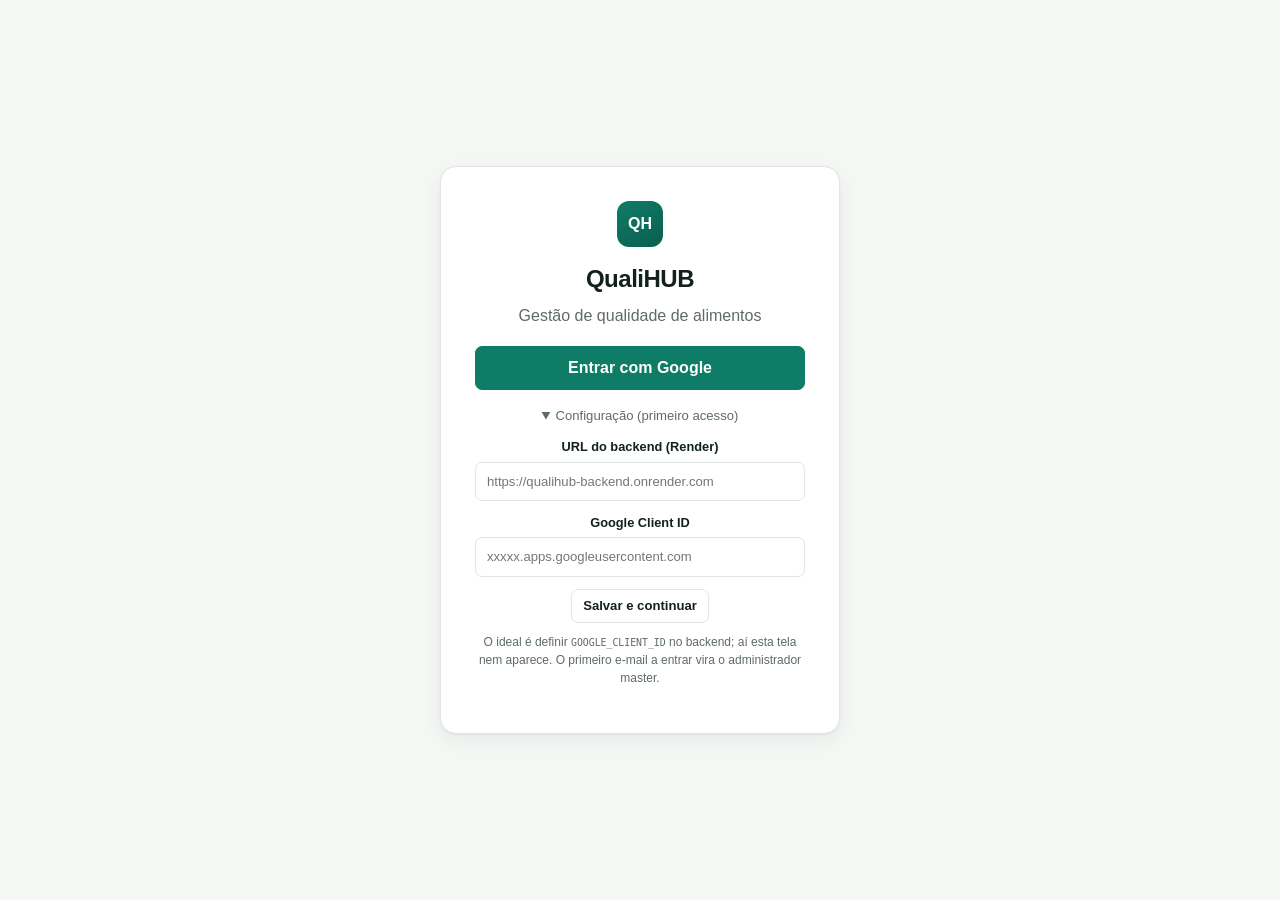
==== index.html @ 579ddc00 "v1" ====
<!DOCTYPE html>
<html lang="pt-BR">
<head>
  <meta charset="UTF-8">
  <meta name="viewport" content="width=device-width, initial-scale=1">
  <title>QualiHUB — Entrar</title>
  <link rel="stylesheet" href="styles.css">
</head>
<body>
  <div class="login-wrap">
    <div class="login-card">
      <div class="mark">QH</div>
      <h1>QualiHUB</h1>
      <p class="muted" style="margin:.4rem 0 0">Gestão de qualidade de alimentos</p>

      <button class="btn primary g-btn" id="btnGoogle">Entrar com Google</button>
      <p class="muted" id="msg" style="font-size:.82rem;margin-top:14px"></p>

      <details class="login-alt" id="alt">
        <summary>Configuração (primeiro acesso)</summary>
        <label class="field" style="margin-top:12px">
          <span>URL do backend (Render)</span>
          <input id="apiUrl" placeholder="https://qualihub-backend.onrender.com">
        </label>
        <label class="field">
          <span>Google Client ID</span>
          <input id="clientId" placeholder="xxxxx.apps.googleusercontent.com">
        </label>
        <button class="btn sm" id="btnSalvarCfg">Salvar e continuar</button>
        <p class="muted" style="font-size:.75rem;margin-top:10px">
          O ideal é definir <code>GOOGLE_CLIENT_ID</code> no backend; aí esta tela nem aparece.
          O primeiro e-mail a entrar vira o administrador master.
        </p>
      </details>
    </div>
  </div>

  <script src="config.js"></script>
  <script src="api-client.js"></script>
  <script>
    const msg = document.getElementById('msg');
    // Já logado? vai direto pro app.
    if (getCurrentUser()) location.href = 'app.html';

    // Se não houver Client ID disponível, abre o painel de configuração.
    (async () => {
      const cid = await fetchClientId();
      if (!cid) document.getElementById('alt').open = true;
      // Preenche campos com o que já estiver salvo.
      document.getElementById('apiUrl').value   = localStorage.getItem('quali_api_url') || (window.QUALI_API || '');
      document.getElementById('clientId').value = localStorage.getItem('quali_client_id') || '';
    })();

    document.getElementById('btnGoogle').onclick = async () => {
      msg.textContent = '';
      try { await startGoogleLogin(); }
      catch (e) { msg.textContent = e.message; document.getElementById('alt').open = true; }
    };

    document.getElementById('btnSalvarCfg').onclick = () => {
      const url = document.getElementById('apiUrl').value.trim().replace(/\/$/, '');
      const cid = document.getElementById('clientId').value.trim();
      if (url) localStorage.setItem('quali_api_url', url);
      if (cid) localStorage.setItem('quali_client_id', cid);
      msg.textContent = 'Configuração salva. Clique em “Entrar com Google”.';
    };
  </script>
</body>
</html>
---- styles.css ----
/* ── QualiHUB — sistema de design ─────────────────────────────────
   Identidade: "prancheta sanitária". Papel frio, tinta profunda,
   verde-teal de inspeção, e cores de STATUS à vista (em dia / vencendo /
   não conformidade), porque status é o que importa neste domínio. */

:root {
  --paper:      #F5F7F5;
  --surface:    #FFFFFF;
  --surface-2:  #EFF3F0;
  --ink:        #12211C;
  --muted:      #5E6B65;
  --line:       #E1E6E2;

  --primary:    #0E7C66;   /* teal-verde: inspeção/sanitário */
  --primary-ink:#0A5F4E;
  --primary-wash:#E4F1EC;

  /* status */
  --ok:      #2E9E6B;  --ok-wash:      #E5F3EC;
  --warn:    #C77A1A;  --warn-wash:    #F8EEDD;
  --danger:  #C4442E;  --danger-wash:  #F7E4E0;
  --neutral: #6B7A73;  --neutral-wash: #ECEFED;

  --radius: 10px;
  --radius-sm: 7px;
  --shadow: 0 1px 2px rgba(18,33,28,.05), 0 6px 20px rgba(18,33,28,.06);
  --font: -apple-system, BlinkMacSystemFont, "Segoe UI", Roboto, "Helvetica Neue", Arial, sans-serif;
  --mono: ui-monospace, "SF Mono", "JetBrains Mono", Menlo, Consolas, monospace;
}

* { box-sizing: border-box; }
html, body { margin: 0; }
body {
  font-family: var(--font);
  background: var(--paper);
  color: var(--ink);
  line-height: 1.5;
  -webkit-font-smoothing: antialiased;
}

/* ── Tipografia ── */
h1, h2, h3 { margin: 0; letter-spacing: -0.02em; font-weight: 700; }
h1 { font-size: 1.5rem; }
h2 { font-size: 1.15rem; }
h3 { font-size: .95rem; }
.eyebrow { font-size: .7rem; text-transform: uppercase; letter-spacing: .12em; color: var(--muted); font-weight: 600; }
.muted { color: var(--muted); }
code, .mono { font-family: var(--mono); font-size: .82em; }

/* ── App shell ── */
.appbar {
  position: sticky; top: 0; z-index: 20;
  display: flex; align-items: center; gap: 16px;
  padding: 10px 20px; background: var(--surface);
  border-bottom: 1px solid var(--line);
}
.brand { display: flex; align-items: center; gap: 10px; font-weight: 800; letter-spacing: -.02em; }
.brand .mark {
  width: 28px; height: 28px; border-radius: 8px; flex: none;
  background: linear-gradient(150deg, var(--primary), var(--primary-ink));
  display: grid; place-items: center; color: #fff; font-weight: 800; font-size: .9rem;
}
.appbar .spacer { flex: 1; }
.appbar .who { display: flex; align-items: center; gap: 8px; font-size: .85rem; }
.appbar .who img { width: 26px; height: 26px; border-radius: 50%; }

/* seletor de contrato */
.contrato-select {
  display: flex; align-items: center; gap: 8px;
  background: var(--surface-2); border: 1px solid var(--line);
  border-radius: var(--radius-sm); padding: 4px 8px 4px 10px;
}
.contrato-select label { font-size: .7rem; color: var(--muted); text-transform: uppercase; letter-spacing: .08em; }
.contrato-select select { border: 0; background: transparent; font: inherit; font-weight: 600; color: var(--ink); padding: 2px; max-width: 220px; }
.contrato-select select:focus { outline: none; }

/* navegação */
.nav { display: flex; gap: 2px; padding: 0 20px; background: var(--surface); border-bottom: 1px solid var(--line); }
.nav button {
  border: 0; background: transparent; padding: 12px 14px; font: inherit; font-weight: 600;
  color: var(--muted); cursor: pointer; border-bottom: 2px solid transparent; margin-bottom: -1px;
}
.nav button:hover { color: var(--ink); }
.nav button[aria-current="true"] { color: var(--primary-ink); border-bottom-color: var(--primary); }

.wrap { max-width: 1000px; margin: 0 auto; padding: 22px 20px 60px; }
.view-head { display: flex; align-items: flex-end; justify-content: space-between; gap: 16px; margin-bottom: 18px; }
.subtabs { display: inline-flex; background: var(--surface-2); border: 1px solid var(--line); border-radius: 999px; padding: 3px; }
.subtabs button { border: 0; background: transparent; font: inherit; font-weight: 600; color: var(--muted); padding: 6px 14px; border-radius: 999px; cursor: pointer; }
.subtabs button[aria-current="true"] { background: var(--surface); color: var(--ink); box-shadow: var(--shadow); }

/* ── Cards com "espinha de status" (elemento-assinatura) ── */
.card {
  position: relative; background: var(--surface); border: 1px solid var(--line);
  border-radius: var(--radius); padding: 16px 18px 16px 20px; box-shadow: var(--shadow);
}
.card + .card { margin-top: 12px; }
.card.spine::before {
  content: ""; position: absolute; left: 0; top: 0; bottom: 0; width: 5px;
  border-radius: var(--radius) 0 0 var(--radius); background: var(--neutral);
}
.card.spine.s-ok::before      { background: var(--ok); }
.card.spine.s-vencendo::before{ background: var(--warn); }
.card.spine.s-vencida::before,
.card.spine.s-atraso::before  { background: var(--danger); }
.card.spine.s-aberta::before  { background: var(--primary); }

.grid { display: grid; gap: 12px; }
@media (min-width: 720px) { .grid.cols-3 { grid-template-columns: repeat(3, 1fr); } .grid.cols-2 { grid-template-columns: repeat(2, 1fr); } }

/* KPI */
.kpi { background: var(--surface); border: 1px solid var(--line); border-radius: var(--radius); padding: 16px 18px; box-shadow: var(--shadow); }
.kpi .n { font-size: 2rem; font-weight: 800; letter-spacing: -.03em; line-height: 1.1; }
.kpi .n.warn { color: var(--warn); } .kpi .n.danger { color: var(--danger); } .kpi .n.ok { color: var(--ok); }
.kpi .lbl { font-size: .78rem; color: var(--muted); margin-top: 2px; }

/* chips / badges */
.chip { display: inline-flex; align-items: center; gap: 6px; font-size: .72rem; font-weight: 700;
  padding: 3px 9px; border-radius: 999px; border: 1px solid transparent; }
.chip.ok      { background: var(--ok-wash); color: #1c6e49; }
.chip.vencendo{ background: var(--warn-wash); color: #915213; }
.chip.vencida, .chip.atraso { background: var(--danger-wash); color: #963020; }
.chip.aberta  { background: var(--primary-wash); color: var(--primary-ink); }
.chip.neutral { background: var(--neutral-wash); color: var(--neutral); }
.chip.sim     { background: #EAE7FA; color: #4a3ba3; }
.grav { font-size: .7rem; font-weight: 800; text-transform: uppercase; letter-spacing: .06em; }
.grav.baixa { color: var(--neutral); } .grav.média, .grav.media { color: #2f7fb5; }
.grav.alta { color: var(--warn); } .grav.crítica, .grav.critica { color: var(--danger); }

/* ── Forms ── */
label.field { display: block; margin-bottom: 12px; }
label.field > span { display: block; font-size: .8rem; font-weight: 600; margin-bottom: 5px; color: var(--ink); }
input, select, textarea {
  width: 100%; font: inherit; color: var(--ink); background: var(--surface);
  border: 1px solid var(--line); border-radius: var(--radius-sm); padding: 9px 11px;
}
input:focus, select:focus, textarea:focus { outline: none; border-color: var(--primary); box-shadow: 0 0 0 3px var(--primary-wash); }
textarea { min-height: 84px; resize: vertical; }
.row { display: flex; gap: 12px; flex-wrap: wrap; }
.row > * { flex: 1 1 180px; }

/* ── Botões ── */
.btn { display: inline-flex; align-items: center; gap: 7px; font: inherit; font-weight: 700;
  padding: 9px 15px; border-radius: var(--radius-sm); border: 1px solid var(--line);
  background: var(--surface); color: var(--ink); cursor: pointer; }
.btn:hover { background: var(--surface-2); }
.btn.primary { background: var(--primary); border-color: var(--primary); color: #fff; }
.btn.primary:hover { background: var(--primary-ink); }
.btn.ghost { background: transparent; border-color: transparent; color: var(--primary-ink); }
.btn.danger { color: var(--danger); border-color: var(--danger-wash); background: var(--danger-wash); }
.btn:disabled { opacity: .5; cursor: not-allowed; }
.btn.sm { padding: 6px 11px; font-size: .82rem; }
:focus-visible { outline: 2px solid var(--primary); outline-offset: 2px; }

/* ── Empty / toast ── */
.empty { text-align: center; color: var(--muted); padding: 40px 20px; border: 1px dashed var(--line); border-radius: var(--radius); background: var(--surface); }
.empty strong { color: var(--ink); display: block; margin-bottom: 4px; }
.toast { position: fixed; left: 50%; bottom: 24px; transform: translateX(-50%); z-index: 50;
  background: var(--ink); color: #fff; padding: 11px 18px; border-radius: 999px; font-weight: 600;
  box-shadow: var(--shadow); opacity: 0; transition: opacity .2s, transform .2s; pointer-events: none; }
.toast.show { opacity: 1; transform: translateX(-50%) translateY(-4px); }
.toast.err { background: var(--danger); }

/* ── Modal ── */
.modal-bg { position: fixed; inset: 0; background: rgba(18,33,28,.4); display: none; place-items: center; z-index: 40; padding: 16px; }
.modal-bg.show { display: grid; }
.modal { background: var(--surface); border-radius: var(--radius); box-shadow: var(--shadow); width: 100%; max-width: 520px; max-height: 90vh; overflow: auto; padding: 22px; }
.modal h2 { margin-bottom: 4px; }
.modal .actions { display: flex; justify-content: flex-end; gap: 10px; margin-top: 18px; }

/* fotos */
.fotos { display: flex; gap: 8px; flex-wrap: wrap; margin-top: 8px; }
.fotos img { width: 64px; height: 64px; object-fit: cover; border-radius: var(--radius-sm); border: 1px solid var(--line); }

/* login */
.login-wrap { min-height: 100vh; display: grid; place-items: center; padding: 20px; }
.login-card { background: var(--surface); border: 1px solid var(--line); border-radius: 16px; box-shadow: var(--shadow); padding: 34px; width: 100%; max-width: 400px; text-align: center; }
.login-card .mark { width: 46px; height: 46px; border-radius: 12px; margin: 0 auto 14px; background: linear-gradient(150deg, var(--primary), var(--primary-ink)); display: grid; place-items: center; color: #fff; font-weight: 800; }
.g-btn { width: 100%; justify-content: center; margin-top: 18px; }
.login-alt { margin-top: 16px; font-size: .82rem; }
.login-alt summary { cursor: pointer; color: var(--muted); }
.login-alt .row { margin-top: 10px; }

@media (prefers-reduced-motion: reduce) { * { transition: none !important; } }
@media (max-width: 640px) {
  .appbar { flex-wrap: wrap; gap: 10px; }
  .contrato-select select { max-width: 150px; }
  .view-head { flex-direction: column; align-items: stretch; }
}
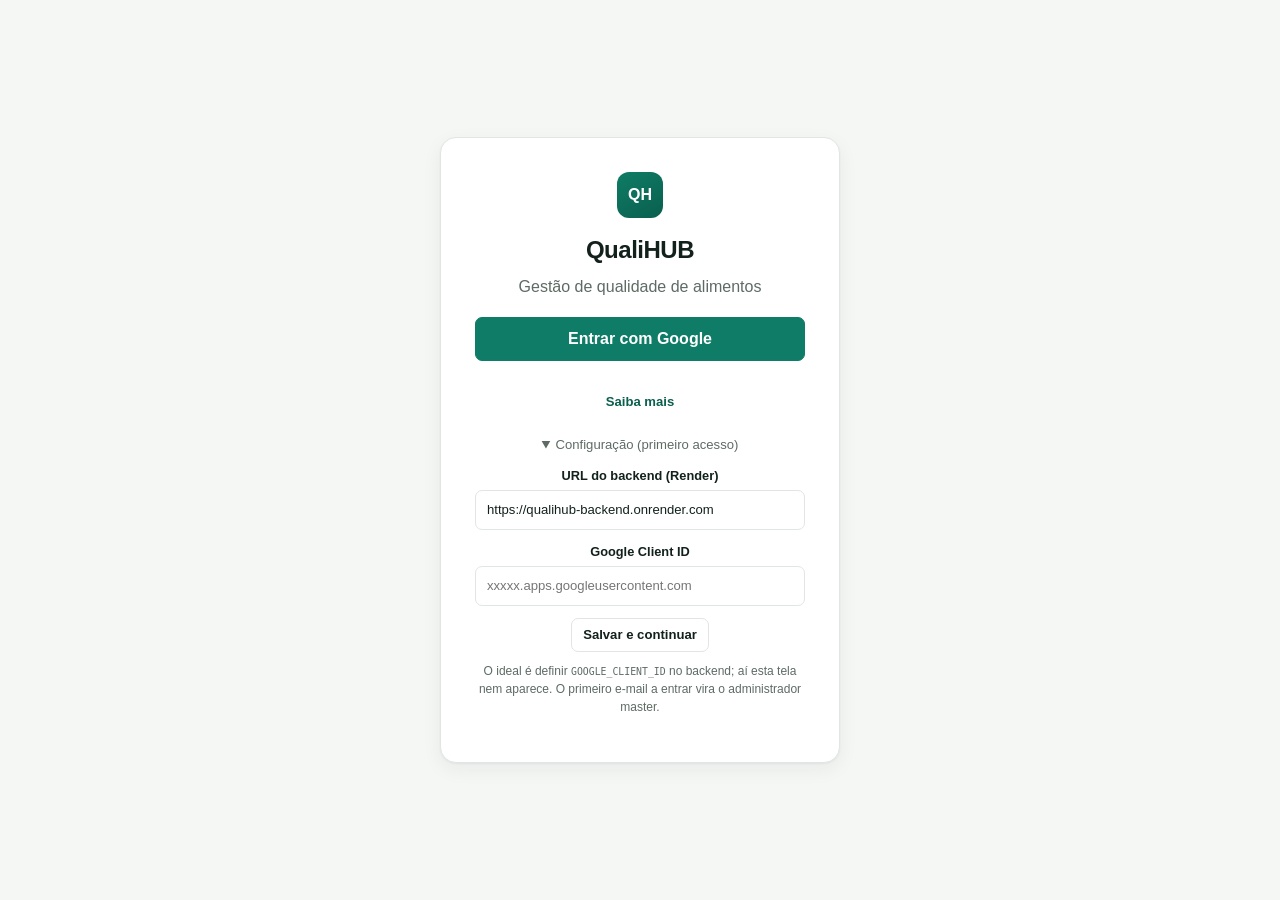
==== commit c97bd3a4: "v2" ====
--- a/index.html
+++ b/index.html
@@ -5,8 +5,18 @@
   <meta name="viewport" content="width=device-width, initial-scale=1">
   <title>QualiHUB — Entrar</title>
   <link rel="stylesheet" href="styles.css">
+  <style>
+    /* Área invisível no canto superior esquerdo: 2 toques revelam a
+       configuração (primeiro acesso). Fica fora do caminho de todo mundo. */
+    #hotspot { position: fixed; top: 0; left: 0; width: 56px; height: 56px; z-index: 30; cursor: default; }
+    #cfg { display: none; }
+    #cfg.show { display: block; }
+    .saiba { margin-top: 10px; }
+  </style>
 </head>
 <body>
+  <div id="hotspot" title=""></div>
+
   <div class="login-wrap">
     <div class="login-card">
       <div class="mark">QH</div>
@@ -16,22 +26,57 @@
       <button class="btn primary g-btn" id="btnGoogle">Entrar com Google</button>
       <p class="muted" id="msg" style="font-size:.82rem;margin-top:14px"></p>
 
-      <details class="login-alt" id="alt">
-        <summary>Configuração (primeiro acesso)</summary>
-        <label class="field" style="margin-top:12px">
-          <span>URL do backend (Render)</span>
-          <input id="apiUrl" placeholder="https://qualihub-backend.onrender.com">
-        </label>
-        <label class="field">
-          <span>Google Client ID</span>
-          <input id="clientId" placeholder="xxxxx.apps.googleusercontent.com">
-        </label>
-        <button class="btn sm" id="btnSalvarCfg">Salvar e continuar</button>
-        <p class="muted" style="font-size:.75rem;margin-top:10px">
-          O ideal é definir <code>GOOGLE_CLIENT_ID</code> no backend; aí esta tela nem aparece.
-          O primeiro e-mail a entrar vira o administrador master.
-        </p>
-      </details>
+      <button class="btn ghost sm saiba" id="btnSaiba">Saiba mais</button>
+
+      <!-- Escondido por padrao. Revelado por 2 toques no canto sup. esquerdo,
+           ou automaticamente se o backend ainda nao tiver Client ID. -->
+      <div id="cfg">
+        <details class="login-alt" id="alt" open>
+          <summary>Configuração (primeiro acesso)</summary>
+          <label class="field" style="margin-top:12px">
+            <span>URL do backend (Render)</span>
+            <input id="apiUrl" placeholder="https://qualihub-backend.onrender.com">
+          </label>
+          <label class="field">
+            <span>Google Client ID</span>
+            <input id="clientId" placeholder="xxxxx.apps.googleusercontent.com">
+          </label>
+          <button class="btn sm" id="btnSalvarCfg">Salvar e continuar</button>
+          <p class="muted" style="font-size:.75rem;margin-top:10px">
+            O ideal é definir <code>GOOGLE_CLIENT_ID</code> no backend; aí esta tela nem aparece.
+            O primeiro e-mail a entrar vira o administrador master.
+          </p>
+        </details>
+      </div>
+    </div>
+  </div>
+
+  <!-- Saiba mais -->
+  <div class="modal-bg" id="modalBg">
+    <div class="modal">
+      <div class="eyebrow">Sobre o sistema</div>
+      <h2>QualiHUB</h2>
+      <p style="margin:.5rem 0 0">O QualiHUB é um sistema de gestão de qualidade de alimentos. Ele reúne, por
+        contrato, os documentos sanitários, o acompanhamento de não conformidades e os controles de
+        autocontrole (P.A.C.), com indicadores de desempenho.</p>
+
+      <h3 style="margin-top:16px">O que você encontra aqui</h3>
+      <ul style="margin:.4rem 0 0;padding-left:1.1rem;font-size:.9rem;line-height:1.7">
+        <li><strong>Meus Contratos</strong> — documentos sanitários e saúde ocupacional de cada contrato.</li>
+        <li><strong>Ocorrências</strong> — registro e tratamento das não conformidades, com prazo e responsável.</li>
+        <li><strong>P.A.C.</strong> — planilhas de autocontrole por produto e por ambiente.</li>
+        <li><strong>Dashboard</strong> — indicadores de desempenho, como o prazo de atendimento.</li>
+      </ul>
+
+      <h3 style="margin-top:16px">Acesso</h3>
+      <p style="margin:.4rem 0 0;font-size:.9rem">Você entra com sua conta Google. O acesso é restrito: só e-mails
+        autorizados pelo administrador do contrato conseguem entrar, e cada pessoa vê apenas os contratos aos
+        quais foi vinculada.</p>
+
+      <p class="muted" style="font-size:.78rem;margin-top:16px">Sistema privado, de uso restrito aos clientes e
+        equipes autorizadas. Em caso de dúvida sobre seu acesso, fale com o administrador do seu contrato.</p>
+
+      <div class="actions"><button class="btn primary" id="btnFechaSaiba">Entendi</button></div>
     </div>
   </div>
 
@@ -39,22 +84,38 @@
   <script src="api-client.js"></script>
   <script>
     const msg = document.getElementById('msg');
-    // Já logado? vai direto pro app.
+    const cfg = document.getElementById('cfg');
+    // Ja logado? vai direto pro app.
     if (getCurrentUser()) location.href = 'app.html';
 
-    // Se não houver Client ID disponível, abre o painel de configuração.
+    function revelarCfg() {
+      cfg.classList.add('show');
+      document.getElementById('alt').open = true;
+      document.getElementById('apiUrl').value   = localStorage.getItem('quali_api_url') || (window.QUALI_API || '');
+      document.getElementById('clientId').value = localStorage.getItem('quali_client_id') || '';
+    }
+
+    // Se nao houver Client ID disponivel (deploy ainda nao configurado),
+    // revela sozinho pra nao travar o primeiro acesso.
     (async () => {
       const cid = await fetchClientId();
-      if (!cid) document.getElementById('alt').open = true;
-      // Preenche campos com o que já estiver salvo.
-      document.getElementById('apiUrl').value   = localStorage.getItem('quali_api_url') || (window.QUALI_API || '');
-      document.getElementById('clientId').value = localStorage.getItem('quali_client_id') || '';
+      if (!cid) revelarCfg();
     })();
+
+    // 2 toques / duplo clique no canto superior esquerdo -> revela a config.
+    document.getElementById('hotspot').addEventListener('dblclick', revelarCfg);
+
+    // "Saiba mais"
+    document.getElementById('btnSaiba').onclick   = () => document.getElementById('modalBg').classList.add('show');
+    document.getElementById('btnFechaSaiba').onclick = () => document.getElementById('modalBg').classList.remove('show');
+    document.getElementById('modalBg').addEventListener('click', e => {
+      if (e.target === document.getElementById('modalBg')) e.currentTarget.classList.remove('show');
+    });
 
     document.getElementById('btnGoogle').onclick = async () => {
       msg.textContent = '';
       try { await startGoogleLogin(); }
-      catch (e) { msg.textContent = e.message; document.getElementById('alt').open = true; }
+      catch (e) { msg.textContent = e.message; revelarCfg(); }
     };
 
     document.getElementById('btnSalvarCfg').onclick = () => {
@@ -62,7 +123,7 @@
       const cid = document.getElementById('clientId').value.trim();
       if (url) localStorage.setItem('quali_api_url', url);
       if (cid) localStorage.setItem('quali_client_id', cid);
-      msg.textContent = 'Configuração salva. Clique em “Entrar com Google”.';
+      msg.textContent = 'Configuração salva. Clique em "Entrar com Google".';
     };
   </script>
 </body>
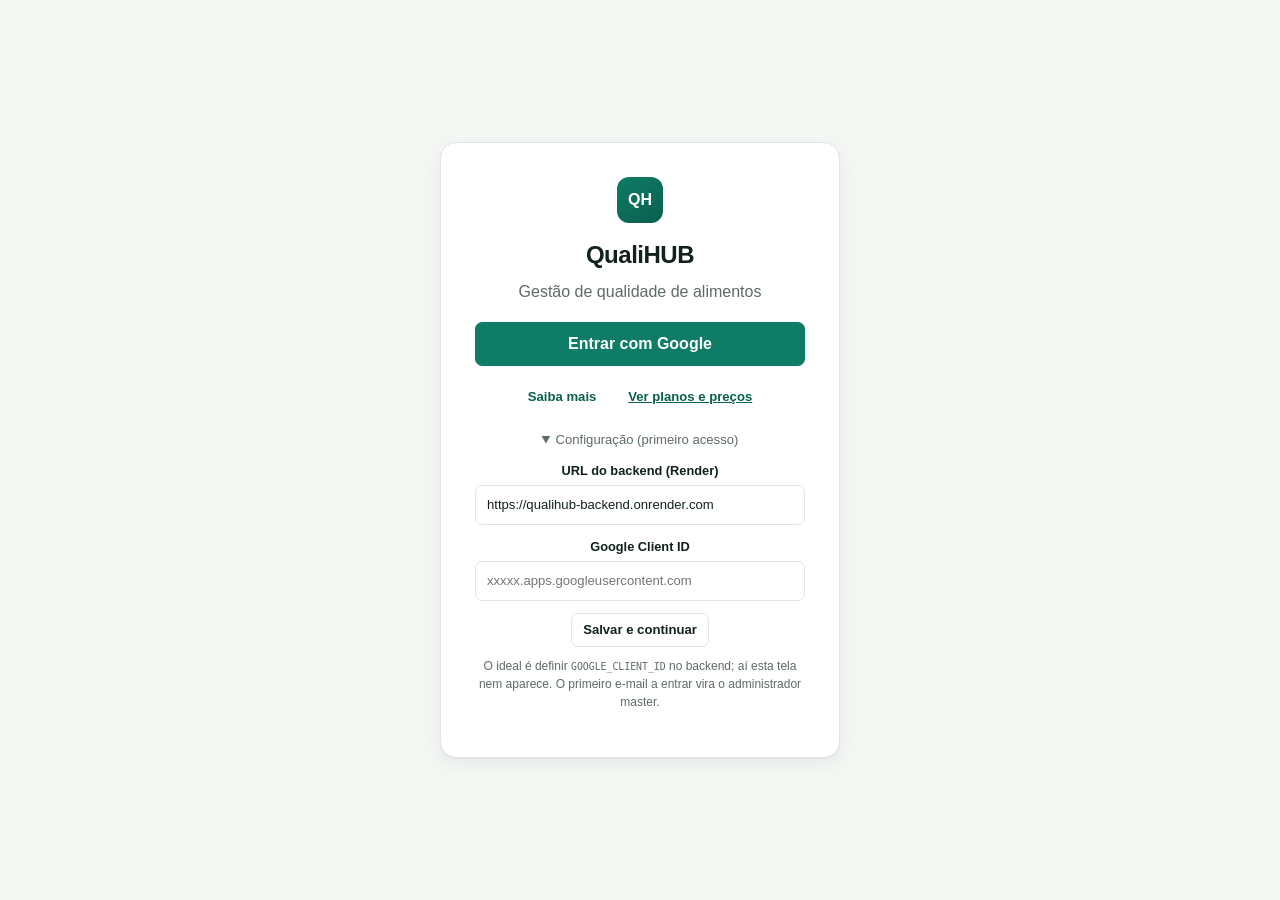
==== commit ba468ea8: "v10" ====
--- a/index.html
+++ b/index.html
@@ -26,7 +26,10 @@
       <button class="btn primary g-btn" id="btnGoogle">Entrar com Google</button>
       <p class="muted" id="msg" style="font-size:.82rem;margin-top:14px"></p>
 
-      <button class="btn ghost sm saiba" id="btnSaiba">Saiba mais</button>
+      <div class="saiba" style="display:flex;gap:8px;justify-content:center;flex-wrap:wrap">
+        <button class="btn ghost sm" id="btnSaiba">Saiba mais</button>
+        <a class="btn ghost sm" href="planos.html">Ver planos e preços</a>
+      </div>
 
       <!-- Escondido por padrao. Revelado por 2 toques no canto sup. esquerdo,
            ou automaticamente se o backend ainda nao tiver Client ID. -->
--- a/styles.css
+++ b/styles.css
@@ -29,6 +29,7 @@
 }
 
 * { box-sizing: border-box; }
+html { -webkit-text-size-adjust: 100%; text-size-adjust: 100%; }
 html, body { margin: 0; }
 body {
   font-family: var(--font);
@@ -75,10 +76,12 @@
 .contrato-select select:focus { outline: none; }
 
 /* navegação */
-.nav { display: flex; gap: 2px; padding: 0 20px; background: var(--surface); border-bottom: 1px solid var(--line); }
+.nav { display: flex; gap: 2px; padding: 0 20px; background: var(--surface); border-bottom: 1px solid var(--line); overflow-x: auto; -webkit-overflow-scrolling: touch; scrollbar-width: none; }
+.nav::-webkit-scrollbar { display: none; }
 .nav button {
   border: 0; background: transparent; padding: 12px 14px; font: inherit; font-weight: 600;
   color: var(--muted); cursor: pointer; border-bottom: 2px solid transparent; margin-bottom: -1px;
+  white-space: nowrap; flex: none;
 }
 .nav button:hover { color: var(--ink); }
 .nav button[aria-current="true"] { color: var(--primary-ink); border-bottom-color: var(--primary); }
@@ -170,7 +173,7 @@
 
 /* fotos */
 .fotos { display: flex; gap: 8px; flex-wrap: wrap; margin-top: 8px; }
-.fotos img { width: 64px; height: 64px; object-fit: cover; border-radius: var(--radius-sm); border: 1px solid var(--line); }
+.fotos img { width: 128px; height: 128px; object-fit: cover; border-radius: var(--radius-sm); border: 1px solid var(--line); }
 
 /* login */
 .login-wrap { min-height: 100vh; display: grid; place-items: center; padding: 20px; }
@@ -183,7 +186,33 @@
 
 @media (prefers-reduced-motion: reduce) { * { transition: none !important; } }
 @media (max-width: 640px) {
-  .appbar { flex-wrap: wrap; gap: 10px; }
-  .contrato-select select { max-width: 150px; }
+  /* Appbar em 2 linhas: marca + usuário + Sair; contrato em linha própria */
+  .appbar { flex-wrap: wrap; gap: 8px 10px; padding: 8px 14px; }
+  .appbar .spacer { flex: 1; }
+  .brand { font-size: .98rem; }
+  .contrato-select { order: 10; flex: 1 1 100%; }
+  .contrato-select select { max-width: none; width: 100%; flex: 1; }
+  .appbar .who span { max-width: 42vw; overflow: hidden; text-overflow: ellipsis; white-space: nowrap; }
+
+  .nav { padding: 0 12px; }
+  .wrap { padding: 16px 14px 48px; }
   .view-head { flex-direction: column; align-items: stretch; }
-}
+  .subtabs { flex-wrap: wrap; }
+
+  /* Alvos de toque maiores e sem zoom do iOS ao focar campo (font-size >= 16px) */
+  input, select, textarea { font-size: 16px; }
+  .btn { min-height: 42px; }
+  .btn.sm { min-height: 38px; }
+
+  /* Campos lado a lado passam a empilhar */
+  .row > * { flex-basis: 100%; }
+
+  /* Modal ocupa melhor a tela; ações empilhadas com a ação principal no topo */
+  .modal { padding: 18px; }
+  .modal .actions { flex-direction: column-reverse; gap: 8px; }
+  .modal .actions .btn { width: 100%; }
+}
+@media (max-width: 380px) {
+  .kpi .n { font-size: 1.7rem; }
+  .fotos img { width: 104px; height: 104px; }
+}
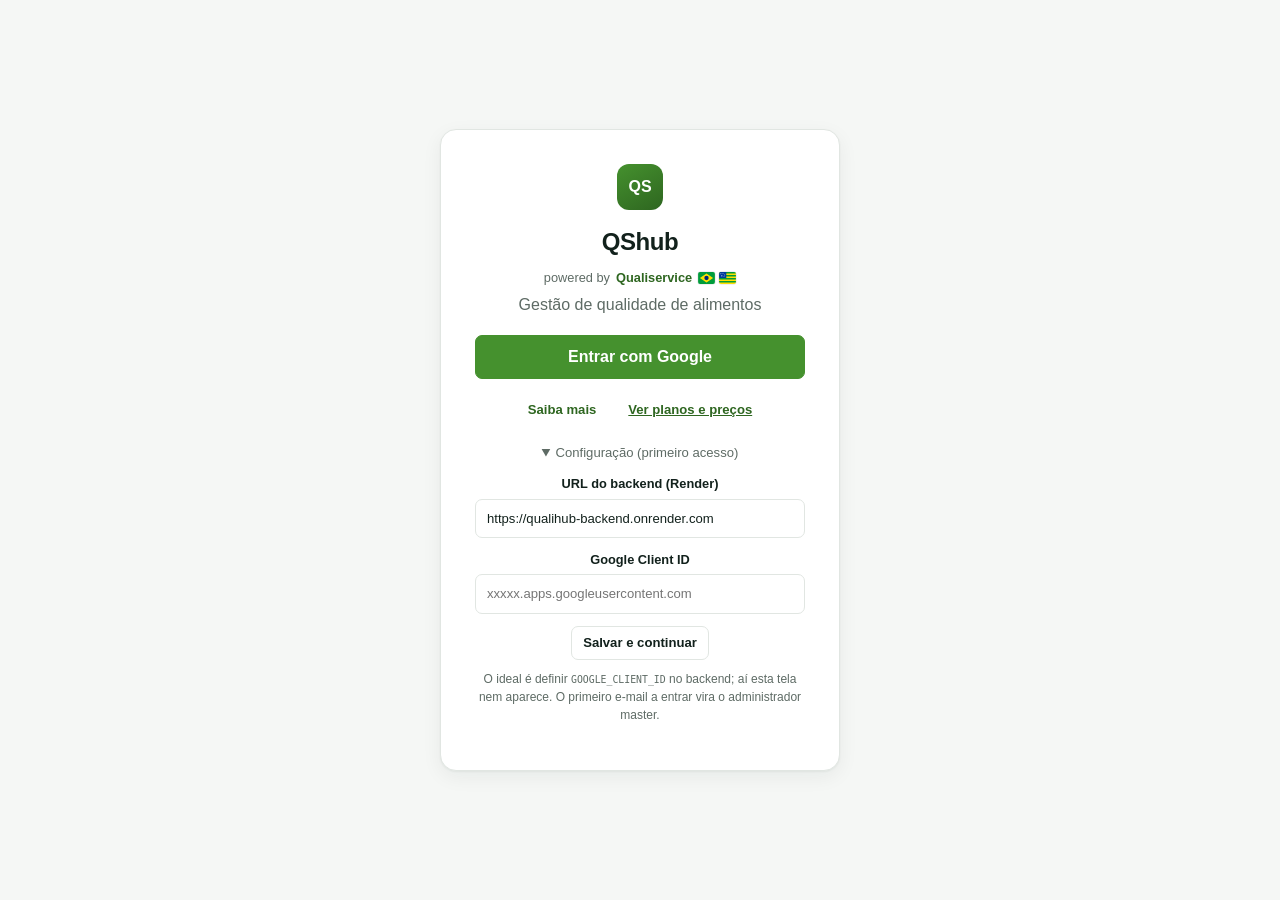
==== commit 6c0768be: "v11" ====
--- a/index.html
+++ b/index.html
@@ -3,7 +3,7 @@
 <head>
   <meta charset="UTF-8">
   <meta name="viewport" content="width=device-width, initial-scale=1">
-  <title>QualiHUB — Entrar</title>
+  <title>QShub — Entrar</title>
   <link rel="stylesheet" href="styles.css">
   <style>
     /* Área invisível no canto superior esquerdo: 2 toques revelam a
@@ -19,9 +19,10 @@
 
   <div class="login-wrap">
     <div class="login-card">
-      <div class="mark">QH</div>
-      <h1>QualiHUB</h1>
-      <p class="muted" style="margin:.4rem 0 0">Gestão de qualidade de alimentos</p>
+      <div class="mark">QS</div>
+      <h1>QShub</h1>
+      <p class="brand-tagline" style="margin:.5rem 0 0">powered by <strong>Qualiservice</strong><span class="flags"><svg viewBox="0 0 28 20" width="17" height="12"><rect width="28" height="20" fill="#009C3B"/><polygon points="14,2.5 25,10 14,17.5 3,10" fill="#FEDF00"/><circle cx="14" cy="10" r="3.6" fill="#002776"/></svg><svg viewBox="0 0 28 20" width="17" height="12"><rect width="28" height="20" fill="#FEDF00"/><g fill="#009B3A"><rect width="28" height="2.5"/><rect y="5" width="28" height="2.5"/><rect y="10" width="28" height="2.5"/><rect y="15" width="28" height="2.5"/></g><rect width="12" height="10" fill="#003A9B"/><g fill="#fff"><circle cx="3" cy="3" r=".8"/><circle cx="6.5" cy="2.4" r=".7"/><circle cx="9" cy="4.8" r=".7"/><circle cx="4.6" cy="6.4" r=".9"/><circle cx="8.2" cy="7.4" r=".6"/></g></svg></span></p>
+      <p class="muted" style="margin:.35rem 0 0">Gestão de qualidade de alimentos</p>
 
       <button class="btn primary g-btn" id="btnGoogle">Entrar com Google</button>
       <p class="muted" id="msg" style="font-size:.82rem;margin-top:14px"></p>
@@ -58,8 +59,8 @@
   <div class="modal-bg" id="modalBg">
     <div class="modal">
       <div class="eyebrow">Sobre o sistema</div>
-      <h2>QualiHUB</h2>
-      <p style="margin:.5rem 0 0">O QualiHUB é um sistema de gestão de qualidade de alimentos. Ele reúne, por
+      <h2>QShub</h2>
+      <p style="margin:.5rem 0 0">O QShub (powered by Qualiservice) é um sistema de gestão de qualidade de alimentos. Ele reúne, por
         contrato, os documentos sanitários, o acompanhamento de não conformidades e os controles de
         autocontrole (P.A.C.), com indicadores de desempenho.</p>
 
--- a/styles.css
+++ b/styles.css
@@ -11,9 +11,9 @@
   --muted:      #5E6B65;
   --line:       #E1E6E2;
 
-  --primary:    #0E7C66;   /* teal-verde: inspeção/sanitário */
-  --primary-ink:#0A5F4E;
-  --primary-wash:#E4F1EC;
+  --primary:    #45912E;   /* verde Qualiservice */
+  --primary-ink:#2E6620;
+  --primary-wash:#EAF4E1;
 
   /* status */
   --ok:      #2E9E6B;  --ok-wash:      #E5F3EC;
@@ -180,6 +180,10 @@
 .login-card { background: var(--surface); border: 1px solid var(--line); border-radius: 16px; box-shadow: var(--shadow); padding: 34px; width: 100%; max-width: 400px; text-align: center; }
 .login-card .mark { width: 46px; height: 46px; border-radius: 12px; margin: 0 auto 14px; background: linear-gradient(150deg, var(--primary), var(--primary-ink)); display: grid; place-items: center; color: #fff; font-weight: 800; }
 .g-btn { width: 100%; justify-content: center; margin-top: 18px; }
+.brand-tagline { font-size: .8rem; color: var(--muted); display: flex; align-items: center; justify-content: center; gap: 6px; flex-wrap: wrap; }
+.brand-tagline strong { color: var(--primary-ink); font-weight: 700; }
+.brand-tagline .flags { display: inline-flex; gap: 4px; }
+.brand-tagline .flags svg { border-radius: 2px; box-shadow: 0 0 0 .5px rgba(0,0,0,.12); vertical-align: -1px; }
 .login-alt { margin-top: 16px; font-size: .82rem; }
 .login-alt summary { cursor: pointer; color: var(--muted); }
 .login-alt .row { margin-top: 10px; }
@@ -216,3 +220,7 @@
   .kpi .n { font-size: 1.7rem; }
   .fotos img { width: 104px; height: 104px; }
 }
+
+/* Assinatura "powered by Qualiservice" na appbar */
+.brand .poweredby { font-size: .68rem; font-weight: 500; color: var(--muted); letter-spacing: 0; }
+@media (max-width: 640px) { .brand .poweredby { display: none; } }
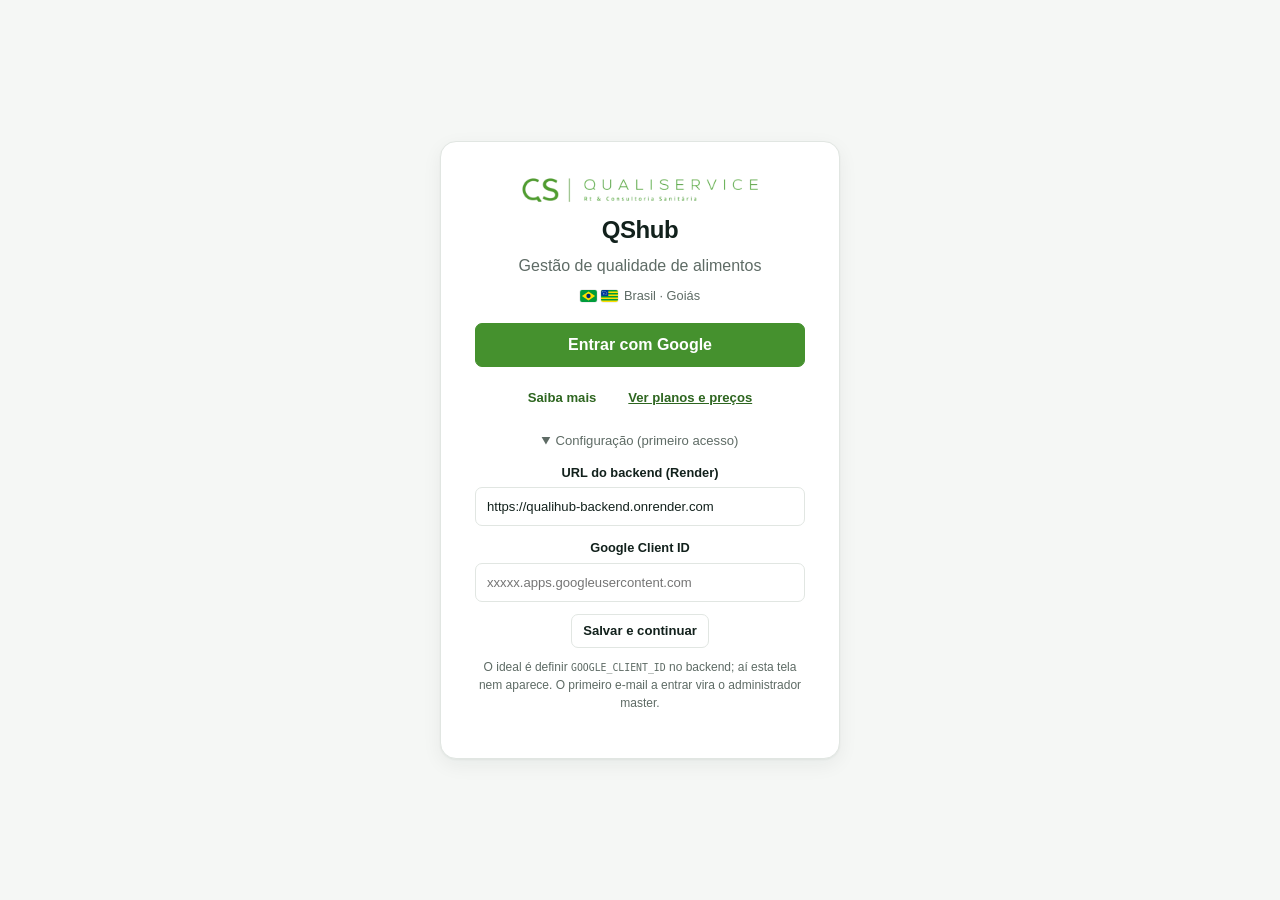
==== commit 652f87e0: "v13" ====
--- a/index.html
+++ b/index.html
@@ -19,10 +19,10 @@
 
   <div class="login-wrap">
     <div class="login-card">
-      <div class="mark">QS</div>
-      <h1>QShub</h1>
-      <p class="brand-tagline" style="margin:.5rem 0 0">powered by <strong>Qualiservice</strong><span class="flags"><svg viewBox="0 0 28 20" width="17" height="12"><rect width="28" height="20" fill="#009C3B"/><polygon points="14,2.5 25,10 14,17.5 3,10" fill="#FEDF00"/><circle cx="14" cy="10" r="3.6" fill="#002776"/></svg><svg viewBox="0 0 28 20" width="17" height="12"><rect width="28" height="20" fill="#FEDF00"/><g fill="#009B3A"><rect width="28" height="2.5"/><rect y="5" width="28" height="2.5"/><rect y="10" width="28" height="2.5"/><rect y="15" width="28" height="2.5"/></g><rect width="12" height="10" fill="#003A9B"/><g fill="#fff"><circle cx="3" cy="3" r=".8"/><circle cx="6.5" cy="2.4" r=".7"/><circle cx="9" cy="4.8" r=".7"/><circle cx="4.6" cy="6.4" r=".9"/><circle cx="8.2" cy="7.4" r=".6"/></g></svg></span></p>
+      <img src="logo.png" alt="Qualiservice" class="loginlogo">
+      <h1 style="margin-top:8px">QShub</h1>
       <p class="muted" style="margin:.35rem 0 0">Gestão de qualidade de alimentos</p>
+      <p class="brand-tagline" style="margin:.5rem 0 0"><span class="flags"><svg viewBox="0 0 28 20" width="17" height="12"><rect width="28" height="20" fill="#009C3B"/><polygon points="14,2.5 25,10 14,17.5 3,10" fill="#FEDF00"/><circle cx="14" cy="10" r="3.6" fill="#002776"/></svg><svg viewBox="0 0 28 20" width="17" height="12"><rect width="28" height="20" fill="#FEDF00"/><g fill="#009B3A"><rect width="28" height="2.5"/><rect y="5" width="28" height="2.5"/><rect y="10" width="28" height="2.5"/><rect y="15" width="28" height="2.5"/></g><rect width="12" height="10" fill="#003A9B"/><g fill="#fff"><circle cx="3" cy="3" r=".8"/><circle cx="6.5" cy="2.4" r=".7"/><circle cx="9" cy="4.8" r=".7"/><circle cx="4.6" cy="6.4" r=".9"/><circle cx="8.2" cy="7.4" r=".6"/></g></svg></span> Brasil · Goiás</p>
 
       <button class="btn primary g-btn" id="btnGoogle">Entrar com Google</button>
       <p class="muted" id="msg" style="font-size:.82rem;margin-top:14px"></p>
--- a/styles.css
+++ b/styles.css
@@ -224,3 +224,31 @@
 /* Assinatura "powered by Qualiservice" na appbar */
 .brand .poweredby { font-size: .68rem; font-weight: 500; color: var(--muted); letter-spacing: 0; }
 @media (max-width: 640px) { .brand .poweredby { display: none; } }
+
+/* ── Hub (tela inicial) ─────────────────────────────────────────── */
+.hubhead { background: var(--primary-ink); color: #fff; border-radius: 12px; padding: 16px 18px; margin-bottom: 20px; }
+.hubhead .oi { font-size: 13px; color: #EAF4E1; }
+.hubhead .nome { font-size: 20px; font-weight: 800; letter-spacing: -.01em; }
+.hubrole { display: inline-block; margin-top: 6px; font-size: 12px; padding: 3px 10px; border-radius: 999px; background: rgba(255,255,255,.18); }
+.hubgrid { display: grid; grid-template-columns: repeat(auto-fit, minmax(230px, 1fr)); gap: 12px; }
+.hubcard { background: var(--surface); border: 1px solid var(--line); border-radius: 12px; padding: 14px 16px; display: flex; flex-direction: column; gap: 10px; cursor: pointer; transition: border-color .15s, transform .05s; }
+.hubcard:hover { border-color: var(--primary); }
+.hubcard:active { transform: scale(.995); }
+.hubcard.soon { opacity: .7; cursor: default; }
+.hubcard.soon:hover { border-color: var(--line); }
+.hubtop { display: flex; align-items: center; gap: 10px; }
+.hubico { width: 34px; height: 34px; border-radius: 9px; background: var(--primary-wash); color: var(--primary-ink); display: flex; align-items: center; justify-content: center; flex: none; }
+.hubname { font-weight: 700; }
+.hubdesc { font-size: 13px; color: var(--muted); }
+.hubcard .chip { align-self: flex-start; }
+.recrow { display: flex; align-items: center; gap: 10px; padding: 11px 14px; }
+.reci { color: var(--muted); display: flex; }
+.reci svg { width: 18px; height: 18px; }
+.recl { font-size: 14px; }
+.rect { margin-left: auto; font-size: 12px; color: var(--muted); white-space: nowrap; }
+
+/* ── Marca (logo Qualiservice) ──────────────────────────────────── */
+.brandname { font-weight: 800; letter-spacing: -.02em; }
+.brandlogo { height: 18px; width: auto; margin-left: 9px; vertical-align: middle; }
+.loginlogo { width: min(240px, 74%); height: auto; display: block; margin: 0 auto 4px; }
+@media (max-width: 640px) { .brandlogo { height: 15px; margin-left: 6px; } }
